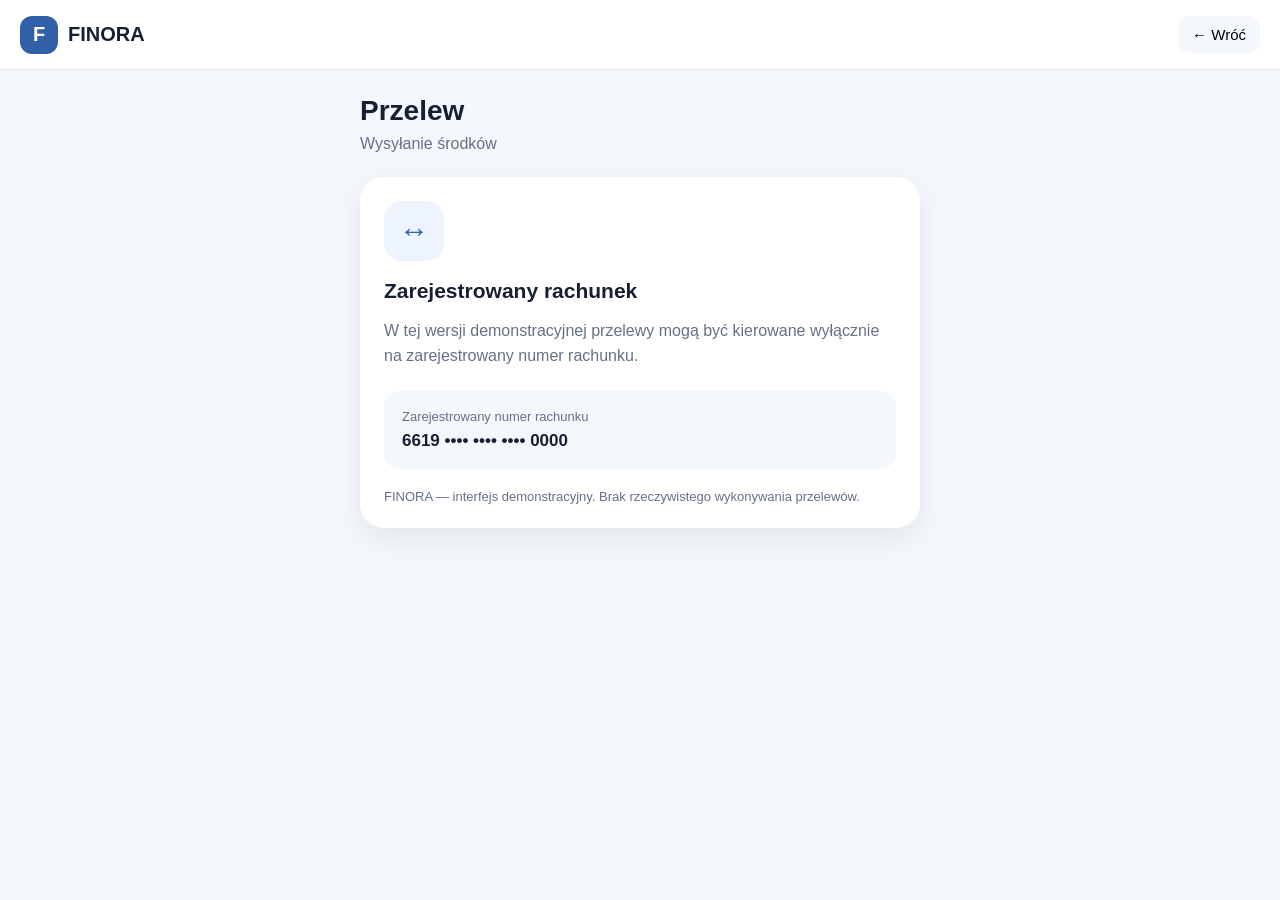
==== operations.html @ a9325766 "Create operations.html" ====
<!DOCTYPE html>
<html lang="pl">

<head>
    <meta charset="UTF-8">
    <meta name="viewport" content="width=device-width, initial-scale=1.0">
    <title>Przelew | FINORA</title>

    <style>
        * {
            box-sizing: border-box;
        }

        body {
            margin: 0;
            font-family: Arial, sans-serif;
            background: #f4f7fb;
            color: #172033;
        }

        .topbar {
            height: 70px;
            padding: 0 20px;
            background: white;
            border-bottom: 1px solid #e5e7eb;
            display: flex;
            align-items: center;
            justify-content: space-between;
        }

        .brand {
            display: flex;
            align-items: center;
            gap: 10px;
            font-size: 20px;
            font-weight: 800;
        }

        .brand-icon {
            width: 38px;
            height: 38px;
            border-radius: 12px;
            background: #315fa8;
            color: white;
            display: flex;
            align-items: center;
            justify-content: center;
        }

        .back {
            border: 0;
            background: #f4f7fb;
            border-radius: 12px;
            padding: 10px 14px;
            font-size: 15px;
        }

        .page {
            max-width: 600px;
            margin: auto;
            padding: 25px 20px 100px;
        }

        .page h1 {
            margin: 0 0 8px;
            font-size: 28px;
        }

        .page-subtitle {
            margin: 0 0 24px;
            color: #667085;
        }

        .info-card {
            background: white;
            border-radius: 24px;
            padding: 24px;
            box-shadow: 0 10px 30px rgba(20,35,60,.08);
        }

        .info-icon {
            width: 60px;
            height: 60px;
            border-radius: 18px;
            background: #eef4ff;
            color: #315fa8;
            display: flex;
            align-items: center;
            justify-content: center;
            font-size: 30px;
            margin-bottom: 18px;
        }

        .info-card h2 {
            margin: 0 0 10px;
            font-size: 21px;
        }

        .info-card p {
            color: #667085;
            line-height: 1.55;
            margin-bottom: 22px;
        }

        .account {
            padding: 18px;
            background: #f4f7fb;
            border-radius: 16px;
            margin-bottom: 20px;
        }

        .account-label {
            font-size: 13px;
            color: #667085;
            margin-bottom: 7px;
        }

        .account-number {
            font-size: 17px;
            font-weight: 700;
            word-break: break-all;
        }

        .demo-note {
            font-size: 13px;
            color: #667085;
            margin-top: 18px;
        }
    </style>
</head>

<body>

<header class="topbar">

    <div class="brand">
        <div class="brand-icon">F</div>
        <span>FINORA</span>
    </div>

    <button
        class="back"
        type="button"
        onclick="window.location.href='index.html'">

        ← Wróć

    </button>

</header>


<main class="page">

    <h1>Przelew</h1>

    <p class="page-subtitle">
        Wysyłanie środków
    </p>


    <div class="info-card">

        <div class="info-icon">
            ↔
        </div>

        <h2>
            Zarejestrowany rachunek
        </h2>

        <p>
            W tej wersji demonstracyjnej przelewy mogą być
            kierowane wyłącznie na zarejestrowany numer rachunku.
        </p>


        <div class="account">

            <div class="account-label">
                Zarejestrowany numer rachunku
            </div>

            <div class="account-number">
                6619 •••• •••• •••• 0000
            </div>

        </div>


        <div class="demo-note">
            FINORA — interfejs demonstracyjny. Brak rzeczywistego
            wykonywania przelewów.
        </div>

    </div>

</main>

</body>
</html>
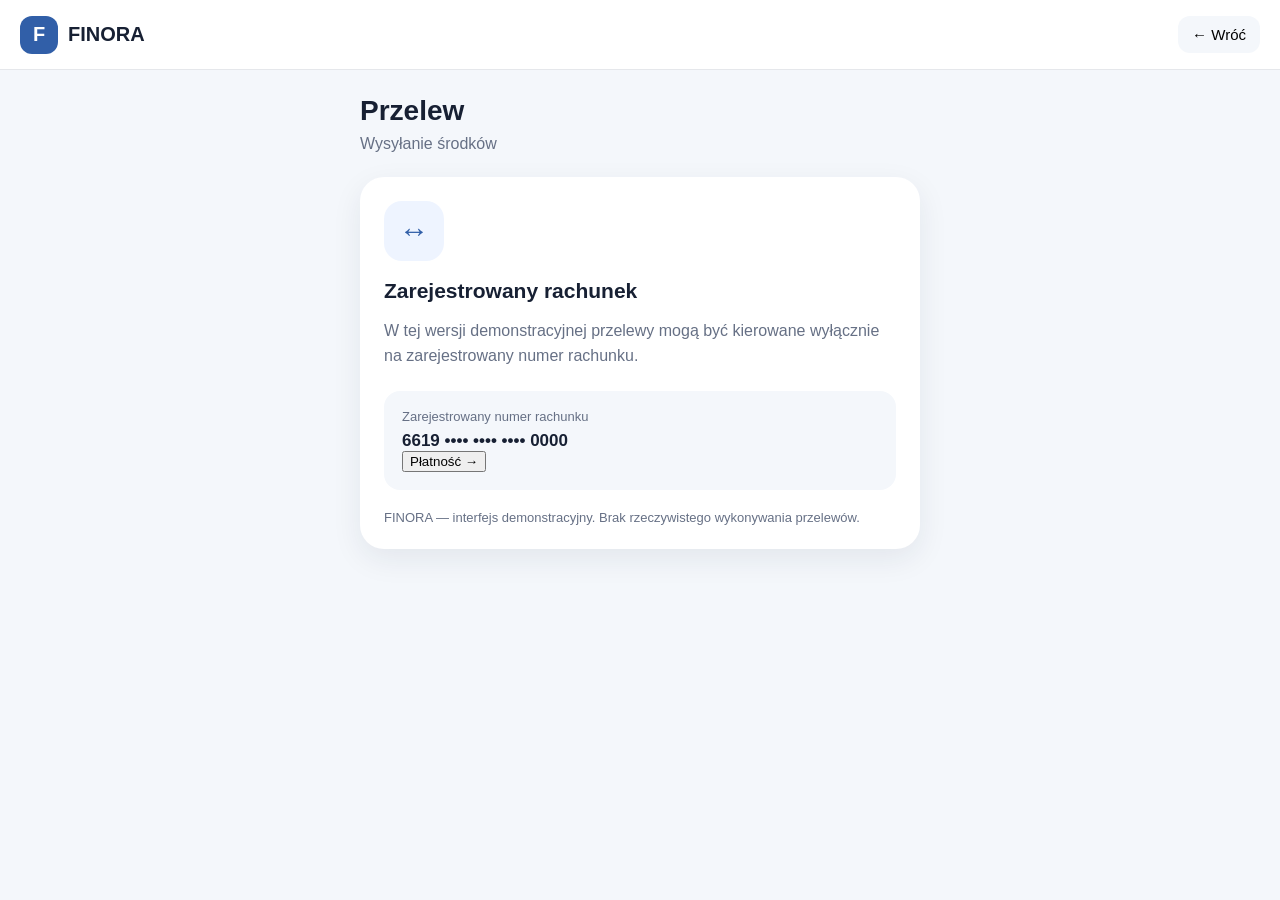
==== commit 71dee81a: "Update operations.html" ====
--- a/operations.html
+++ b/operations.html
@@ -184,6 +184,14 @@
             <div class="account-number">
                 6619 •••• •••• •••• 0000
             </div>
+            <button
+    type="button"
+    class="next-button"
+    onclick="showPaymentMessage()">
+
+    Płatność →
+
+</button>
 
         </div>
 
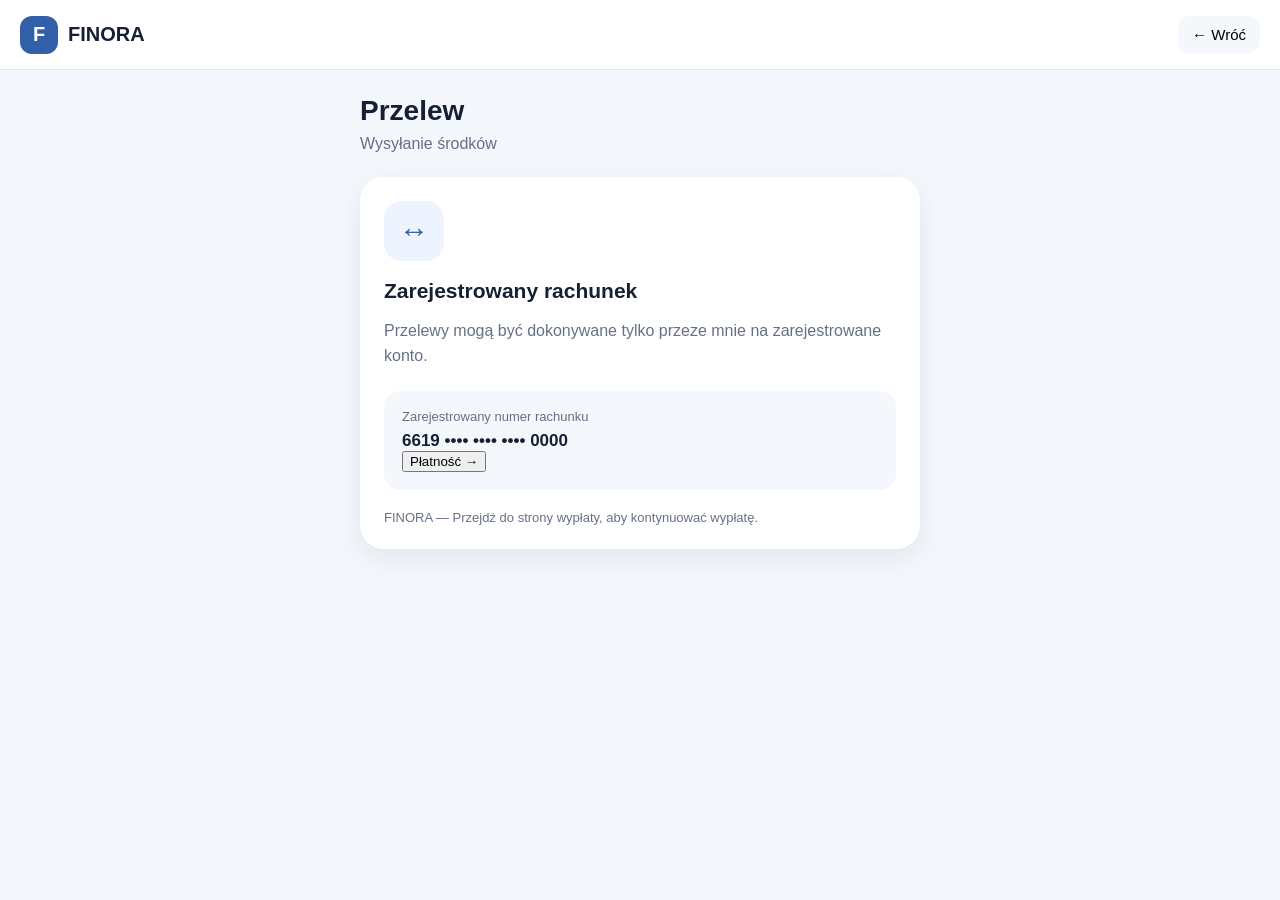
==== commit eb7849a4: "Update operations.html" ====
--- a/operations.html
+++ b/operations.html
@@ -170,8 +170,7 @@
         </h2>
 
         <p>
-            W tej wersji demonstracyjnej przelewy mogą być
-            kierowane wyłącznie na zarejestrowany numer rachunku.
+            Przelewy mogą być dokonywane tylko przeze mnie na zarejestrowane konto.
         </p>
 
 
@@ -197,8 +196,7 @@
 
 
         <div class="demo-note">
-            FINORA — interfejs demonstracyjny. Brak rzeczywistego
-            wykonywania przelewów.
+            FINORA — Przejdź do strony wypłaty, aby kontynuować wypłatę.
         </div>
 
     </div>
